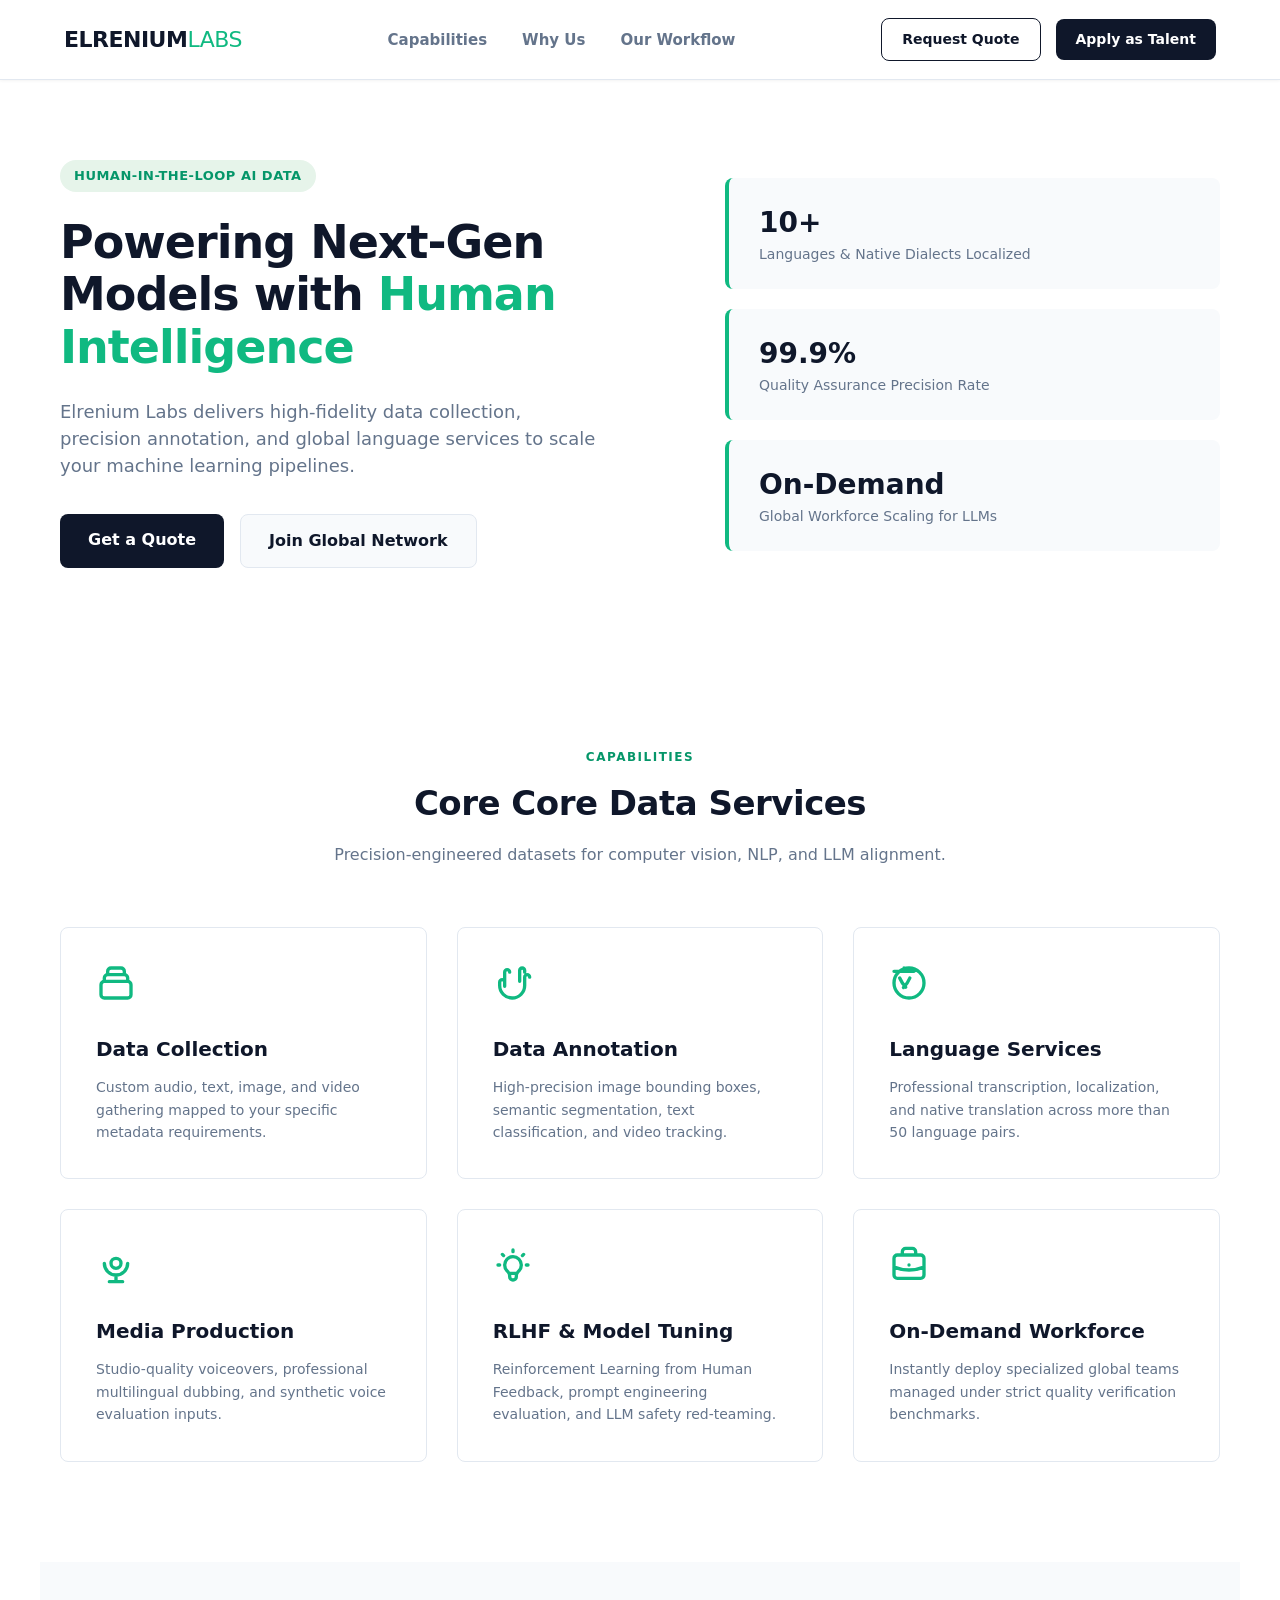
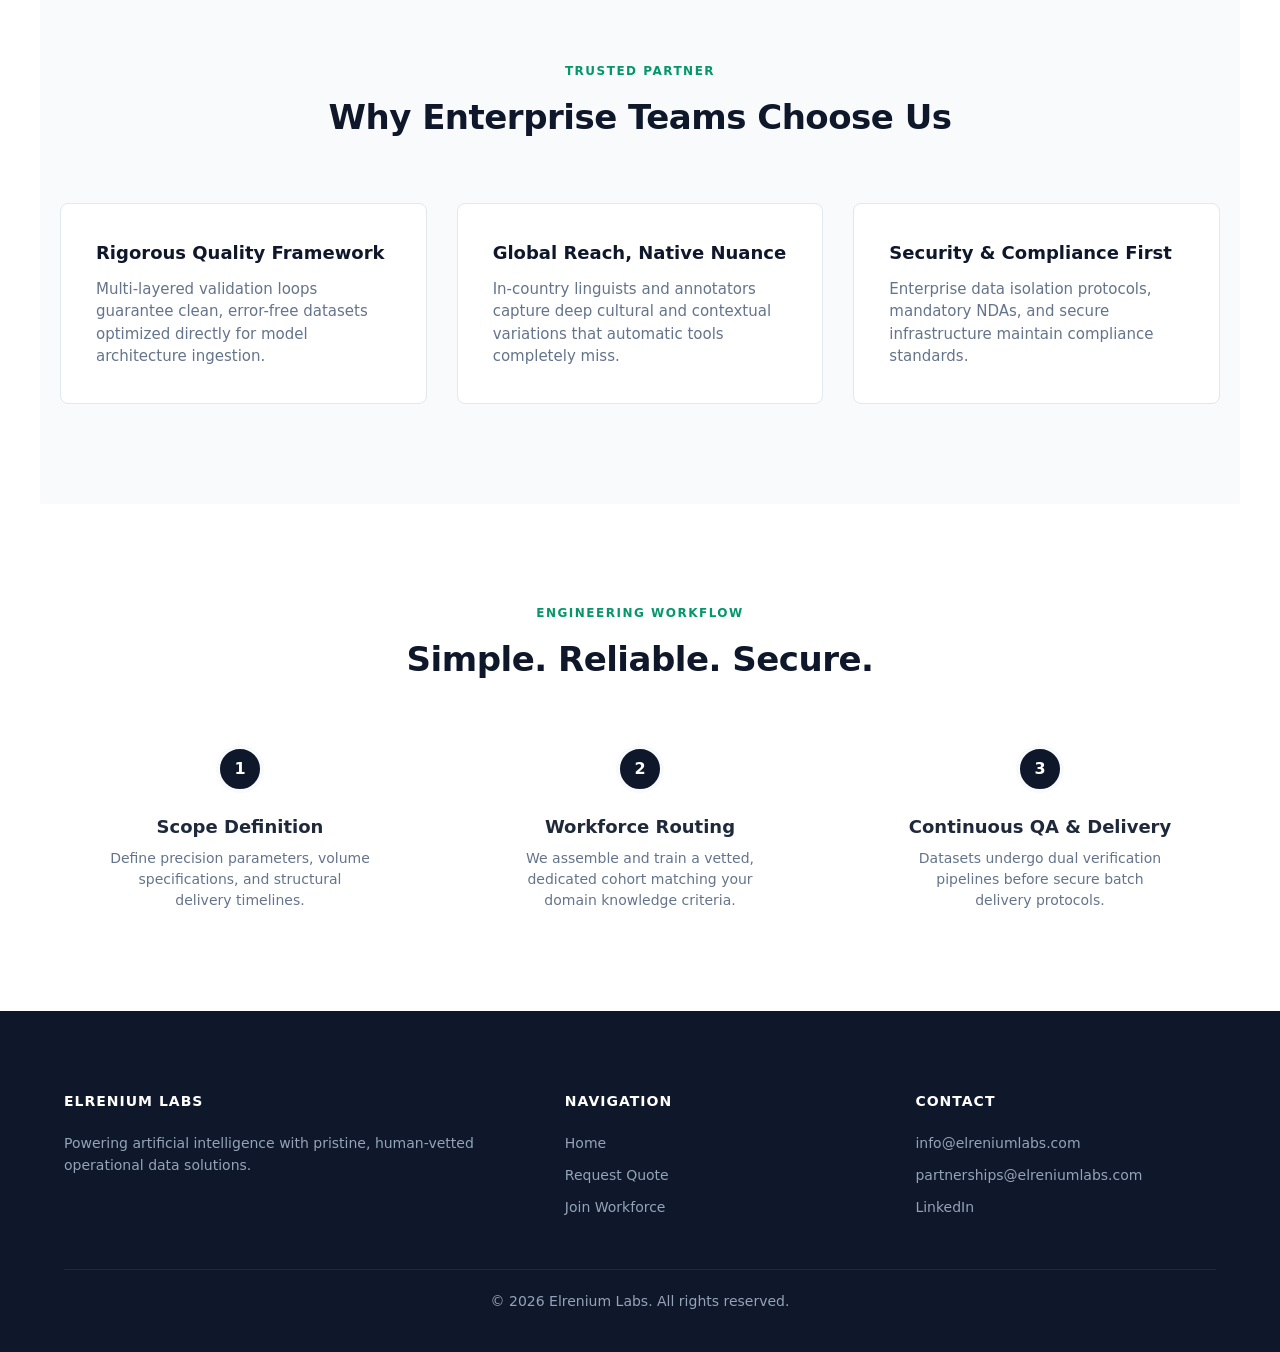
==== index.html @ 560c5f85 "Initial website version" ====
<!DOCTYPE html>
<html lang="en">
<head>
  <meta charset="UTF-8">
  <meta name="viewport" content="width=device-width, initial-scale=1.0">
  <title>Elrenium Labs | Enterprise AI Data & Language Solutions</title>
  <link rel="stylesheet" href="css/style.css">
</head>
<body>

  <!-- NAVBAR -->
  <nav class="navbar">
    <a href="index.html" class="logo">ELRENIUM<span class="logo-accent">LABS</span></a>
    <ul class="nav-links">
      <li><a href="#services">Capabilities</a></li>
      <li><a href="#why">Why Us</a></li>
      <li><a href="#process">Our Workflow</a></li>
    </ul>
    <div class="nav-actions">
      <a href="client-inquiry.html" class="quote-btn outline">Request Quote</a>
      <a href="freelancer.html" class="join-btn">Apply as Talent</a>
    </div>
  </nav>

  <!-- HERO SECTION -->
  <section class="hero" id="hero">
    <div class="hero-left">
      <div class="hero-tag">Human-in-the-Loop AI Data</div>
      <h1>Powering Next-Gen Models with <span class="highlight">Human Intelligence</span></h1>
      <p>Elrenium Labs delivers high-fidelity data collection, precision annotation, and global language services to scale your machine learning pipelines.</p>
      <div class="hero-buttons">
        <a href="client-inquiry.html" class="btn-primary">Get a Quote</a>
        <a href="freelancer.html" class="btn-secondary">Join Global Network</a>
      </div>
    </div>
    <div class="hero-right">
      <div class="stat-box">
        <div class="stat-num">10+</div>
        <p>Languages & Native Dialects Localized</p>
      </div>
      <div class="stat-box">
        <div class="stat-num">99.9%</div>
        <p>Quality Assurance Precision Rate</p>
      </div>
      <div class="stat-box">
        <div class="stat-num">On-Demand</div>
        <p>Global Workforce Scaling for LLMs</p>
      </div>
    </div>
  </section>

  <!-- CAPABILITIES SECTION -->
  <section class="section" id="services">
    <div class="section-header">
      <div class="section-tag">CAPABILITIES</div>
      <h2>Core Core Data Services</h2>
      <p>Precision-engineered datasets for computer vision, NLP, and LLM alignment.</p>
    </div>

    <div class="services-grid">
      <div class="service-card">
        <svg class="card-icon" fill="none" stroke="currentColor" viewBox="0 0 24 24"><path stroke-linecap="round" stroke-linejoin="round" stroke-width="2" d="M19 11H5m14 0a2 2 0 012 2v6a2 2 0 01-2 2H5a2 2 0 01-2-2v-6a2 2 0 012-2m14 0V9a2 2 0 00-2-2M5 11V9a2 2 0 012-2m0 0V5a2 2 0 012-2h6a2 2 0 012 2v2M7 7h10"></path></svg>
        <h3>Data Collection</h3>
        <p>Custom audio, text, image, and video gathering mapped to your specific metadata requirements.</p>
      </div>

      <div class="service-card">
        <svg class="card-icon" fill="none" stroke="currentColor" viewBox="0 0 24 24"><path stroke-linecap="round" stroke-linejoin="round" stroke-width="2" d="M7 11.5V14m0-2.5v-6a1.5 1.5 0 113 0m-3 6a1.5 1.5 0 00-3 0v2a7.5 7.5 0 0015 0v-5a1.5 1.5 0 013 0m-6-3V11m0-5.5v-1a1.5 1.5 0 013 0v1"></path></svg>
        <h3>Data Annotation</h3>
        <p>High-precision image bounding boxes, semantic segmentation, text classification, and video tracking.</p>
      </div>

      <div class="service-card">
        <svg class="card-icon" fill="none" stroke="currentColor" viewBox="0 0 24 24"><path stroke-linecap="round" stroke-linejoin="round" stroke-width="2" d="M3 5h12M9 3v2m1.048 9.5A18.022 18.022 0 016.412 9m6.088 0c-.815 2.107-2.19 4.045-3.826 5.676M21 12a9 9 0 11-18 0 9 9 0 0118 0z"></path></svg>
        <h3>Language Services</h3>
        <p>Professional transcription, localization, and native translation across more than 50 language pairs.</p>
      </div>

      <div class="service-card">
        <svg class="card-icon" fill="none" stroke="currentColor" viewBox="0 0 24 24"><path stroke-linecap="round" stroke-linejoin="round" stroke-width="2" d="M19 11a7 7 0 01-7 7m0 0a7 7 0 01-7-7m7 7v4m0 0H8m4 0h4m-4-8a3 3 0 100-6 3 3 0 000 6z"></path></svg>
        <h3>Media Production</h3>
        <p>Studio-quality voiceovers, professional multilingual dubbing, and synthetic voice evaluation inputs.</p>
      </div>

      <div class="service-card">
        <svg class="card-icon" fill="none" stroke="currentColor" viewBox="0 0 24 24"><path stroke-linecap="round" stroke-linejoin="round" stroke-width="2" d="M9.663 17h4.673M12 3v1m6.364 1.636l-.707.707M21 12h-1M4 12H3m3.343-5.657l-.707-.707m2.828 9.9a5 5 0 117.072 0l-.548.547A3.374 3.374 0 0014 18.469V19a2 2 0 11-4 0v-.531c0-.895-.356-1.754-.988-2.386l-.548-.547z"></path></svg>
        <h3>RLHF & Model Tuning</h3>
        <p>Reinforcement Learning from Human Feedback, prompt engineering evaluation, and LLM safety red-teaming.</p>
      </div>

      <div class="service-card">
        <svg class="card-icon" fill="none" stroke="currentColor" viewBox="0 0 24 24"><path stroke-linecap="round" stroke-linejoin="round" stroke-width="2" d="M21 13.255A23.931 23.931 0 0112 15c-3.183 0-6.22-.62-9-1.745M16 6V4a2 2 0 00-2-2h-4a2 2 0 00-2 2v2m4 6h.01M5 20h14a2 2 0 002-2V8a2 2 0 00-2-2H5a2 2 0 00-2 2v10a2 2 0 002 2z"></path></svg>
        <h3>On-Demand Workforce</h3>
        <p>Instantly deploy specialized global teams managed under strict quality verification benchmarks.</p>
      </div>
    </div>
  </section>

  <!-- WHY CHOOSE US -->
  <section class="section" id="why" style="background-color: var(--bg-light);">
    <div class="section-header">
      <div class="section-tag">TRUSTED PARTNER</div>
      <h2>Why Enterprise Teams Choose Us</h2>
    </div>
    <div class="why-grid">
      <div class="why-card">
        <h4>Rigorous Quality Framework</h4>
        <p>Multi-layered validation loops guarantee clean, error-free datasets optimized directly for model architecture ingestion.</p>
      </div>
      <div class="why-card">
        <h4>Global Reach, Native Nuance</h4>
        <p>In-country linguists and annotators capture deep cultural and contextual variations that automatic tools completely miss.</p>
      </div>
      <div class="why-card">
        <h4>Security & Compliance First</h4>
        <p>Enterprise data isolation protocols, mandatory NDAs, and secure infrastructure maintain compliance standards.</p>
      </div>
    </div>
  </section>

  <!-- PROCESS SECTION -->
  <section class="section" id="process">
    <div class="section-header">
      <div class="section-tag">ENGINEERING WORKFLOW</div>
      <h2>Simple. Reliable. Secure.</h2>
    </div>
    <div class="process-container">
      <div class="process-step">
        <div class="step-number">1</div>
        <h3>Scope Definition</h3>
        <p>Define precision parameters, volume specifications, and structural delivery timelines.</p>
      </div>
      <div class="process-step">
        <div class="step-number">2</div>
        <h3>Workforce Routing</h3>
        <p>We assemble and train a vetted, dedicated cohort matching your domain knowledge criteria.</p>
      </div>
      <div class="process-step">
        <div class="step-number">3</div>
        <h3>Continuous QA & Delivery</h3>
        <p>Datasets undergo dual verification pipelines before secure batch delivery protocols.</p>
      </div>
    </div>
  </section>

  <!-- FOOTER -->
  <footer>
    <div class="footer-grid">
      <div>
        <h4 class="footer-title">ELRENIUM LABS</h4>
        <p>Powering artificial intelligence with pristine, human-vetted operational data solutions.</p>
      </div>
      <div>
        <h4 class="footer-title">Navigation</h4>
        <p><a href="index.html">Home</a></p>
        <p><a href="client-inquiry.html">Request Quote</a></p>
        <p><a href="freelancer.html">Join Workforce</a></p>
      </div>
      <div>
        <h4 class="footer-title">Contact</h4>
        <p><a href="mailto:info@elreniumlabs.com">info@elreniumlabs.com</a></p>
        <p><a href="mailto:partnerships@elreniumlabs.com">partnerships@elreniumlabs.com</a></p>
        <p><a href="https://linkedin.com/company/elrenium-labs" target="_blank">LinkedIn</a></p>
      </div>
    </div>
    <hr class="footer-divider">
    <div class="footer-bottom">
      <p>&copy; 2026 Elrenium Labs. All rights reserved.</p>
    </div>
  </footer>

</body>
</html>
---- css/style.css ----
/* =========================================================================
   1. GLOBAL RESETS & VARIABLES
   ========================================================================= */
:root {
  --primary-color: #1E40AF;    /* Deep Royal Blue */
  --primary-hover: #1D4ED8;   /* Bright Accent Blue */
  --text-dark: #0F172A;       /* Slate Black */
  --text-muted: #475569;      /* Slate Gray */
  --bg-light: #F8FAFC;        /* Cool White/Gray */
  --bg-white: #FFFFFF;
  --border-color: #E2E8F0;
  --max-width: 1200px;
  --transition: all 0.3s ease;
}

* {
  margin: 0;
  padding: 0;
  box-sizing: border-box;
}

html {
  scroll-behavior: smooth; /* Enables smooth jump scrolling to forms/sections */
  font-family: -apple-system, BlinkMacSystemFont, "Segoe UI", Roboto, Helvetica, Arial, sans-serif;
  color: var(--text-dark);
  line-height: 1.6;
}

body {
  background-color: var(--bg-white);
  padding-top: 70px; /* Prevents content from hiding behind fixed navbar */
}

/* =========================================================================
   2. NAVIGATION BAR
   ========================================================================= */
.navbar {
  position: fixed;
  top: 0;
  left: 0;
  right: 0;
  height: 70px;
  background: rgba(255, 255, 255, 0.95);
  backdrop-filter: blur(5px);
  display: flex;
  justify-content: space-between;
  align-items: center;
  padding: 0 40px;
  box-shadow: 0 1px 3px rgba(0, 0, 0, 0.05);
  z-index: 1000;
}

.navbar .logo {
  font-size: 20px;
  font-weight: 800;
  color: var(--primary-color);
  text-decoration: none;
  letter-spacing: 1px;
}

.nav-links {
  display: flex;
  list-style: none;
  gap: 30px;
}

.nav-links a {
  text-decoration: none;
  color: var(--text-muted);
  font-weight: 500;
  font-size: 15px;
  transition: var(--transition);
}

.nav-links a:hover {
  color: var(--primary-color);
}

/* Navbar Buttons */
.quote-btn, .join-btn {
  display: inline-block;
  padding: 8px 18px;
  border-radius: 6px;
  font-size: 14px;
  font-weight: 600;
  text-decoration: none;
  transition: var(--transition);
}

.join-btn {
  background: var(--primary-color);
  color: var(--bg-white);
}

.join-btn:hover {
  background: var(--primary-hover);
}

.quote-btn.outline {
  border: 1px solid var(--primary-color);
  color: var(--primary-color);
  background: transparent;
}

.quote-btn.outline:hover {
  background: #EFF6FF;
}

/* =========================================================================
   3. HERO SECTION
   ========================================================================= */
.hero {
  max-width: var(--max-width);
  margin: 0 auto;
  padding: 80px 20px;
  display: grid;
  grid-template-columns: 1.2fr 0.8fr;
  gap: 40px;
  align-items: center;
}

.hero-tag {
  display: inline-block;
  background: #EFF6FF;
  color: var(--primary-color);
  padding: 4px 12px;
  border-radius: 4px;
  font-size: 12px;
  font-weight: 700;
  letter-spacing: 1px;
  margin-bottom: 16px;
}

.hero h1 {
  font-size: 48px;
  font-weight: 800;
  line-height: 1.2;
  margin-bottom: 20px;
}

.hero h1 .highlight {
  color: var(--primary-color);
}

.hero p {
  font-size: 18px;
  color: var(--text-muted);
  max-width: 540px;
}

.hero-buttons {
  margin-top: 30px;
  display: flex;
  gap: 15px;
}

.btn-primary, .btn-secondary {
  padding: 12px 24px;
  border-radius: 6px;
  font-weight: 600;
  text-decoration: none;
  transition: var(--transition);
}

.btn-primary {
  background: var(--primary-color);
  color: var(--bg-white);
}

.btn-primary:hover {
  background: var(--primary-hover);
}

.btn-secondary {
  background: var(--bg-light);
  color: var(--text-dark);
  border: 1px solid var(--border-color);
}

.btn-secondary:hover {
  background: #E2E8F0;
}

/* Right Column Cards */
.hero-right {
  display: flex;
  flex-direction: column;
  gap: 20px;
}

.hero-card {
  background: var(--bg-white);
  padding: 24px;
  border-radius: 8px;
  border: 1px solid var(--border-color);
  box-shadow: 0 4px 6px -1px rgba(0, 0, 0, 0.02);
}

.hero-card h3 {
  font-size: 18px;
  color: var(--primary-color);
  margin-bottom: 6px;
}

.hero-card p {
  font-size: 14px;
  color: var(--text-muted);
}

/* =========================================================================
   4. GENERAL STRUCTURAL SECTIONS (SERVICES, INDUSTRIES, WHY US)
   ========================================================================= */
.section {
  padding: 100px 20px;
  max-width: var(--max-width);
  margin: 0 auto;
}

.section-header {
  text-align: center;
  margin-bottom: 60px;
}

.section-tag {
  font-size: 12px;
  font-weight: 700;
  letter-spacing: 1.5px;
  color: var(--primary-color);
  margin-bottom: 8px;
}

.section-header h2 {
  font-size: 32px;
  font-weight: 800;
  margin-bottom: 10px;
}

.section-header p {
  color: var(--text-muted);
  font-size: 16px;
}

/* Services and Industries Structural Grid layouts */
.services-grid, .industries-grid, .why-grid {
  display: grid;
  grid-template-columns: repeat(auto-fit, minmax(300px, 1fr));
  gap: 30px;
}

.service-card, .industry-card, .why-card {
  background: var(--bg-white);
  padding: 30px;
  border-radius: 8px;
  border: 1px solid var(--border-color);
  transition: var(--transition);
}

.service-card:hover, .industry-card:hover, .why-card:hover {
  transform: translateY(-4px);
  box-shadow: 0 10px 15px -3px rgba(0, 0, 0, 0.05);
}

.section .icon {
  width: 44px;
  height: 44px;
  background: #EFF6FF;
  color: var(--primary-color);
  border-radius: 8px;
  display: flex;
  align-items: center;
  justify-content: center;
  font-weight: 700;
  margin-bottom: 20px;
}

.service-card h3, .industry-card h3, .why-card h3 {
  font-size: 20px;
  margin-bottom: 12px;
}

.service-card ul {
  list-style: none;
  color: var(--text-muted);
}

.service-card ul li {
  margin-bottom: 8px;
  position: relative;
  padding-left: 15px;
}

.service-card ul li::before {
  content: "•";
  color: var(--primary-color);
  position: absolute;
  left: 0;
  font-weight: bold;
}

.industry-card p, .why-card p {
  color: var(--text-muted);
  font-size: 15px;
}

/* =================================================/* =========================================================================
   1. PREMIUM DESIGN TOKENS & SYSTEM RESET
   ========================================================================= */
:root {
  --bg-dark: #0F172A;         /* Slate Black */
  --accent-mint: #10B981;     /* Tech Mint */
  --accent-hover: #059669;
  --text-primary: #1E293B;    /* Deep Charcoal */
  --text-muted: #64748B;       /* Pure Slate */
  --bg-light: #F8FAFC;        /* Clean Off-white */
  --bg-white: #FFFFFF;
  --border-light: #E2E8F0;
  --radius: 8px;
  --transition: all 0.25s cubic-bezier(0.4, 0, 0.2, 1);
}

* {
  margin: 0;
  padding: 0;
  box-sizing: border-box;
}

html {
  font-family: ui-sans-serif, system-ui, -apple-system, BlinkMacSystemFont, "Segoe UI", Roboto, Arial, sans-serif;
  color: var(--text-primary);
  line-height: 1.5;
  background-color: var(--bg-white);
}

body {
  padding-top: 80px;
}

/* =========================================================================
   2. FIX NAVBAR ARCHITECTURE
   ========================================================================= */
.navbar {
  position: fixed;
  top: 0; left: 0; right: 0;
  height: 80px;
  background: rgba(255, 255, 255, 0.9);
  backdrop-filter: blur(12px);
  -webkit-backdrop-filter: blur(12px);
  border-bottom: 1px solid var(--border-light);
  display: flex;
  justify-content: space-between;
  align-items: center;
  padding: 0 5%;
  z-index: 1000;
}

.navbar .logo {
  font-size: 22px;
  font-weight: 900;
  color: var(--bg-dark);
  text-decoration: none;
  letter-spacing: -0.5px;
}

.logo-accent {
  color: var(--accent-mint);
  font-weight: 500;
}

.nav-links {
  display: flex;
  list-style: none;
  gap: 35px;
}

.nav-links a {
  text-decoration: none;
  color: var(--text-muted);
  font-weight: 600;
  font-size: 15px;
  transition: var(--transition);
}

.nav-links a:hover {
  color: var(--bg-dark);
}

.nav-actions {
  display: flex;
  gap: 15px;
  align-items: center;
}

/* Button Component States */
.quote-btn, .join-btn, .btn-primary, .btn-secondary {
  padding: 10px 20px;
  border-radius: var(--radius);
  font-size: 14px;
  font-weight: 600;
  text-decoration: none;
  cursor: pointer;
  transition: var(--transition);
  border: none;
}

.join-btn, .btn-primary {
  background: var(--bg-dark);
  color: var(--bg-white);
}

.join-btn:hover, .btn-primary:hover {
  background: #1E293B;
  transform: translateY(-1px);
}

.quote-btn.outline {
  border: 1px solid var(--bg-dark);
  color: var(--bg-dark);
  background: transparent;
}

.quote-btn.outline:hover {
  background: var(--bg-light);
}

/* =========================================================================
   3. HERO SEGMENT (HIGH TECH CONTEXT)
   ========================================================================= */
.hero {
  max-width: 1200px;
  margin: 0 auto;
  padding: 80px 20px;
  display: grid;
  grid-template-columns: 1.1fr 0.9fr;
  gap: 60px;
  align-items: center;
}

.hero-tag {
  display: inline-block;
  background: #E6F4EA;
  color: var(--accent-hover);
  padding: 6px 14px;
  border-radius: 30px;
  font-size: 13px;
  font-weight: 700;
  margin-bottom: 24px;
  text-transform: uppercase;
  letter-spacing: 0.5px;
}

.hero h1 {
  font-size: 46px;
  font-weight: 800;
  letter-spacing: -1px;
  line-height: 1.15;
  color: var(--bg-dark);
  margin-bottom: 24px;
}

.hero h1 .highlight {
  color: var(--accent-mint);
}

.hero p {
  font-size: 18px;
  color: var(--text-muted);
  margin-bottom: 35px;
}

.hero-buttons {
  display: flex;
  gap: 16px;
}

.hero-buttons .btn-primary {
  padding: 14px 28px;
  font-size: 16px;
}

.btn-secondary {
  background: var(--bg-light);
  color: var(--bg-dark);
  border: 1px solid var(--border-light);
  padding: 14px 28px;
  font-size: 16px;
}

.btn-secondary:hover {
  background: #E2E8F0;
}

/* Sidebar Stats Container */
.hero-right {
  display: flex;
  flex-direction: column;
  gap: 20px;
}

.stat-box {
  background: var(--bg-light);
  padding: 24px 30px;
  border-radius: var(--radius);
  border-left: 4px solid var(--accent-mint);
}

.stat-num {
  font-size: 28px;
  font-weight: 800;
  color: var(--bg-dark);
}

.stat-box p {
  font-size: 14px;
  color: var(--text-muted);
  margin: 0;
}

/* =========================================================================
   4. SECTIONS & CARDS ENGINE
   ========================================================================= */
.section {
  max-width: 1200px;
  margin: 0 auto;
  padding: 100px 20px;
}

.section-header {
  text-align: center;
  max-width: 650px;
  margin: 0 auto 60px auto;
}

.section-tag {
  font-size: 12px;
  font-weight: 800;
  letter-spacing: 1.5px;
  color: var(--accent-hover);
  text-transform: uppercase;
  margin-bottom: 12px;
}

.section-header h2 {
  font-size: 34px;
  font-weight: 800;
  color: var(--bg-dark);
  letter-spacing: -0.5px;
  margin-bottom: 14px;
}

.section-header p {
  color: var(--text-muted);
  font-size: 16px;
}

/* Shared Cards Grid Structure */
.services-grid, .why-grid {
  display: grid;
  grid-template-columns: repeat(auto-fit, minmax(320px, 1fr));
  gap: 30px;
}

.service-card, .why-card {
  background: var(--bg-white);
  padding: 35px;
  border-radius: var(--radius);
  border: 1px solid var(--border-light);
  transition: var(--transition);
}

.service-card:hover {
  transform: translateY(-4px);
  box-shadow: 0 12px 24px -10px rgba(0,0,0,0.08);
  border-color: #CBD5E1;
}

/* Injected Custom SVG Vectors */
.card-icon {
  width: 40px;
  height: 40px;
  color: var(--accent-mint);
  margin-bottom: 24px;
}

.service-card h3 {
  font-size: 20px;
  font-weight: 700;
  color: var(--bg-dark);
  margin-bottom: 12px;
}

.service-card p {
  color: var(--text-muted);
  font-size: 14px;
  line-height: 1.6;
}

.why-card h4 {
  font-size: 18px;
  color: var(--bg-dark);
  margin-bottom: 12px;
}

/* Workflow Step System */
.process-container {
  display: grid;
  grid-template-columns: repeat(auto-fit, minmax(280px, 1fr));
  gap: 40px;
}

.process-step {
  text-align: center;
}

.step-number {
  width: 48px;
  height: 48px;
  background: var(--bg-dark);
  color: var(--bg-white);
  font-weight: 700;
  border-radius: 50%;
  display: flex;
  align-items: center;
  justify-content: center;
  margin: 0 auto 20px auto;
  border: 4px solid var(--bg-light);
}

.process-step h3 {
  font-size: 18px;
  margin-bottom: 8px;
}

.process-step p {
  font-size: 14px;
  color: var(--text-muted);
  max-width: 260px;
  margin: 0 auto;
}

/* =========================================================================
   5. NATIVE SECURE FORM STYLING
   ========================================================================= */
.form-container {
  background: var(--bg-light);
  padding: 80px 20px;
}

.form-wrapper {
  max-width: 680px;
  margin: 0 auto;
  background: var(--bg-white);
  padding: 45px;
  border-radius: 12px;
  border: 1px solid var(--border-light);
  box-shadow: 0 4px 6px -1px rgba(0, 0, 0, 0.05);
}

.form-header h1 {
  font-size: 28px;
  font-weight: 800;
  color: var(--bg-dark);
  margin-bottom: 12px;
  letter-spacing: -0.5px;
}

.form-header p {
  color: var(--text-muted);
  font-size: 15px;
  margin-bottom: 40px;
}

.form-section {
  margin-bottom: 35px;
  border-bottom: 1px solid var(--border-light);
  padding-bottom: 15px;
}

.form-section h3 {
  font-size: 14px;
  color: var(--accent-hover);
  text-transform: uppercase;
  letter-spacing: 1px;
  margin-bottom: 24px;
}

.form-group {
  margin-bottom: 24px;
}

.form-group label {
  display: block;
  font-size: 14px;
  font-weight: 600;
  color: var(--text-primary);
  margin-bottom: 8px;
}

.form-group input[type="text"],
.form-group input[type="email"],
.form-group input[type="tel"],
.form-group input[type="url"],
.form-group input[type="number"],
.form-group select,
.form-group textarea {
  width: 100%;
  padding: 12px 16px;
  border: 1px solid var(--border-light);
  border-radius: var(--radius);
  font-size: 15px;
  outline: none;
  background-color: #FFF;
  transition: var(--transition);
}

.form-group input:focus,
.form-group select:focus,
.form-group textarea:focus {
  border-color: var(--bg-dark);
  box-shadow: 0 0 0 3px #F1F5F9;
}

.form-group textarea {
  min-height: 130px;
  resize: vertical;
}

/* Strict Layout Fix for Boxes & Radios */
.checkbox-group {
  display: grid;
  grid-template-columns: repeat(auto-fit, minmax(220px, 1fr));
  gap: 14px;
  margin-top: 10px;
}

.checkbox-item, .radio-item {
  display: flex;
  align-items: center;
  gap: 10px;
}

.radio-group {
  display: flex;
  flex-direction: column;
  gap: 12px;
  margin-top: 12px;
}

.checkbox-item input, .radio-item input {
  width: 18px;
  height: 18px;
  accent-color: var(--bg-dark); /* Forces dark brand checkbox color */
  cursor: pointer;
}

.checkbox-item label, .radio-item label {
  margin: 0;
  font-weight: 500;
  font-size: 14px;
  color: var(--text-primary);
  cursor: pointer;
}

.submit-btn {
  width: 100%;
  padding: 16px;
  background: var(--bg-dark);
  color: var(--bg-white);
  border-radius: var(--radius);
  font-size: 16px;
  font-weight: 700;
  border: none;
  cursor: pointer;
  transition: var(--transition);
}

.submit-btn:hover {
  background: #1E293B;
}

/* =========================================================================
   6. FOOTER ENGINEERING
   ========================================================================= */
footer {
  background: var(--bg-dark);
  color: #94A3B8;
  padding: 80px 5% 40px 5%;
}

.footer-grid {
  max-width: 1200px;
  margin: 0 auto;
  display: grid;
  grid-template-columns: 1.5fr 1fr 1fr;
  gap: 50px;
}

.footer-title {
  color: var(--bg-white);
  font-size: 14px;
  text-transform: uppercase;
  letter-spacing: 1px;
  margin-bottom: 20px;
}

footer p {
  font-size: 14px;
  line-height: 1.6;
}

footer a {
  color: #94A3B8;
  text-decoration: none;
  display: block;
  margin-bottom: 10px;
  transition: var(--transition);
}

footer a:hover {
  color: var(--bg-white);
}

.footer-divider {
  border: none;
  border-top: 1px solid #1E293B;
  margin: 40px 0 20px 0;
}

.footer-bottom {
  max-width: 1200px;
  margin: 0 auto;
  text-align: center;
}

/* =========================================================================
   7. FLUID RESPONSIVENESS (MOBILE BREAKPOINTS)
   ========================================================================= */
@media (max-width: 968px) {
  .hero {
    grid-template-columns: 1fr;
    padding: 40px 20px;
    text-align: center;
  }
  .hero p { margin: 0 auto 30px auto; }
  .hero-buttons { justify-content: center; }
  .footer-grid { grid-template-columns: 1fr; gap: 30px; }
}

@media (max-width: 768px) {
  .navbar { height: 70px; }
  body { padding-top: 70px; }
  .nav-links { display: none; } /* Drop redundant link tracking on mobile view */
  .hero h1 { font-size: 34px; }
  .form-wrapper { padding: 30px 20px; }
}
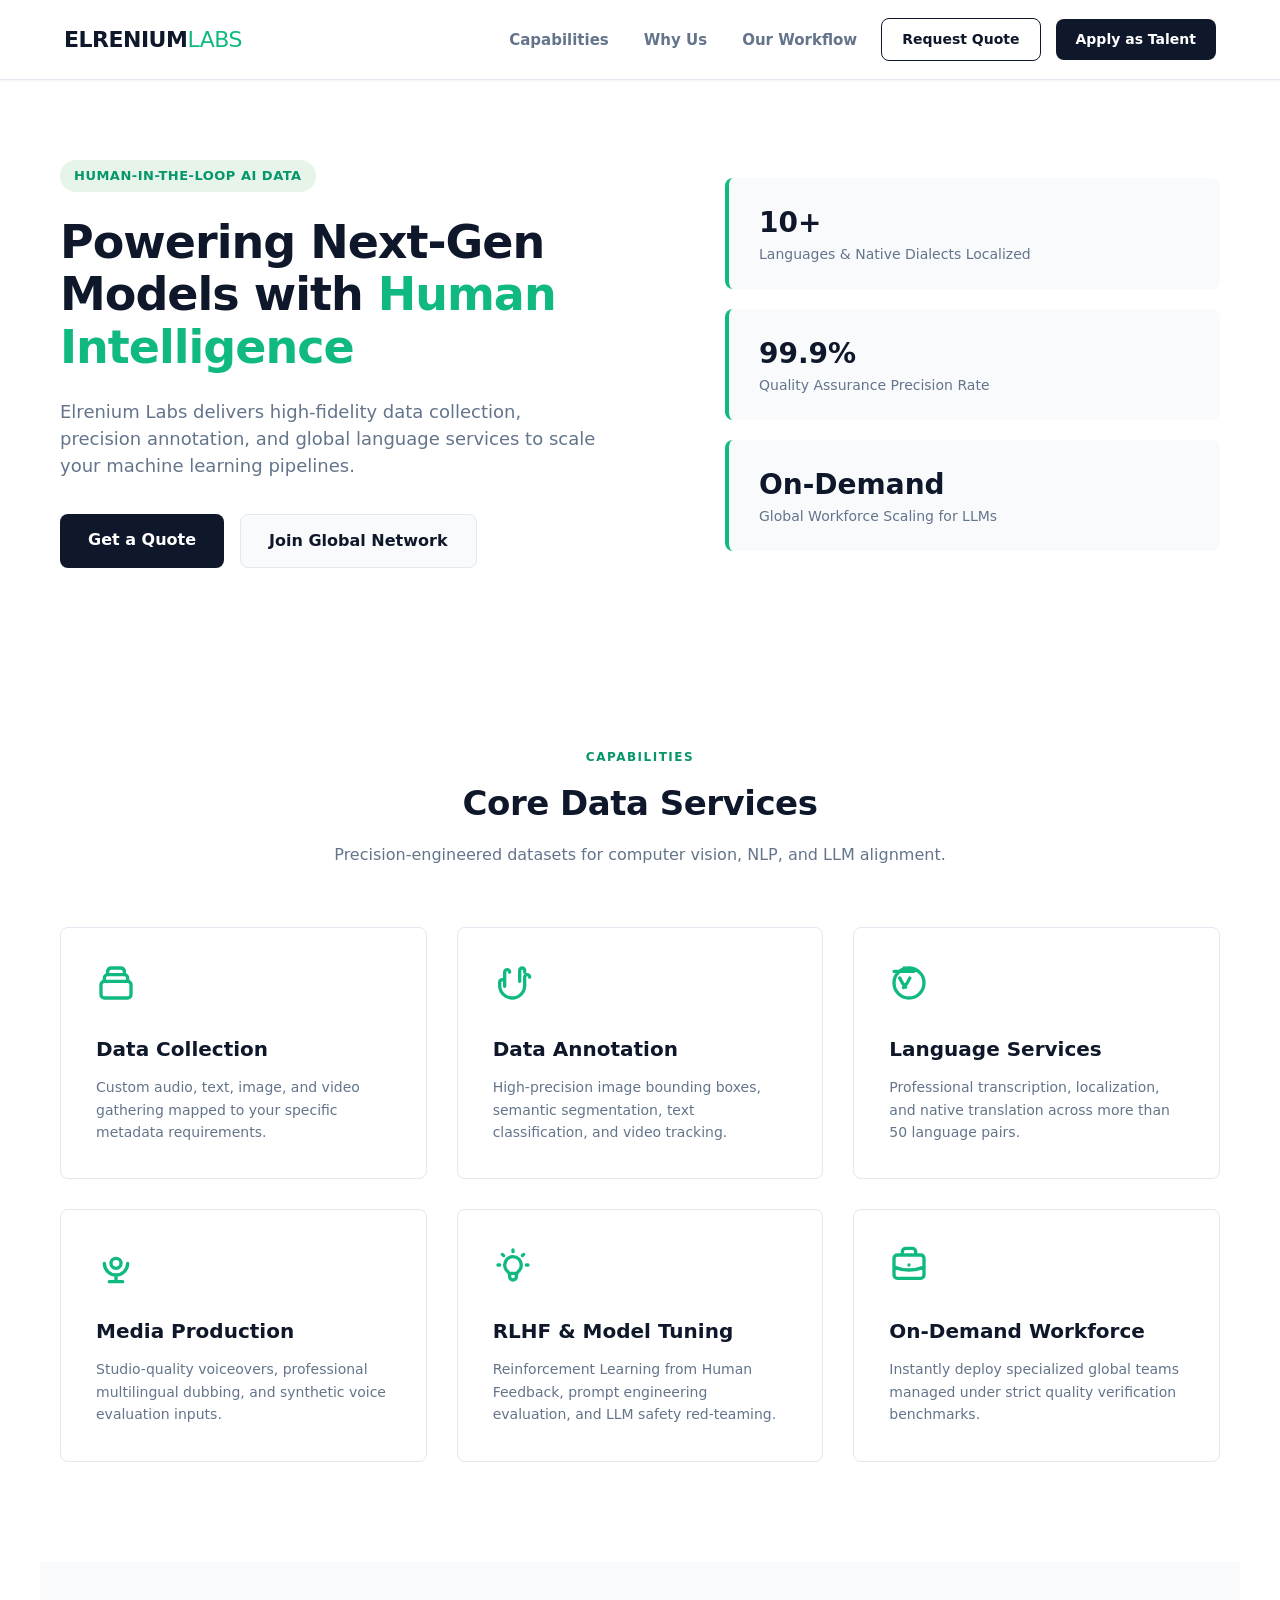
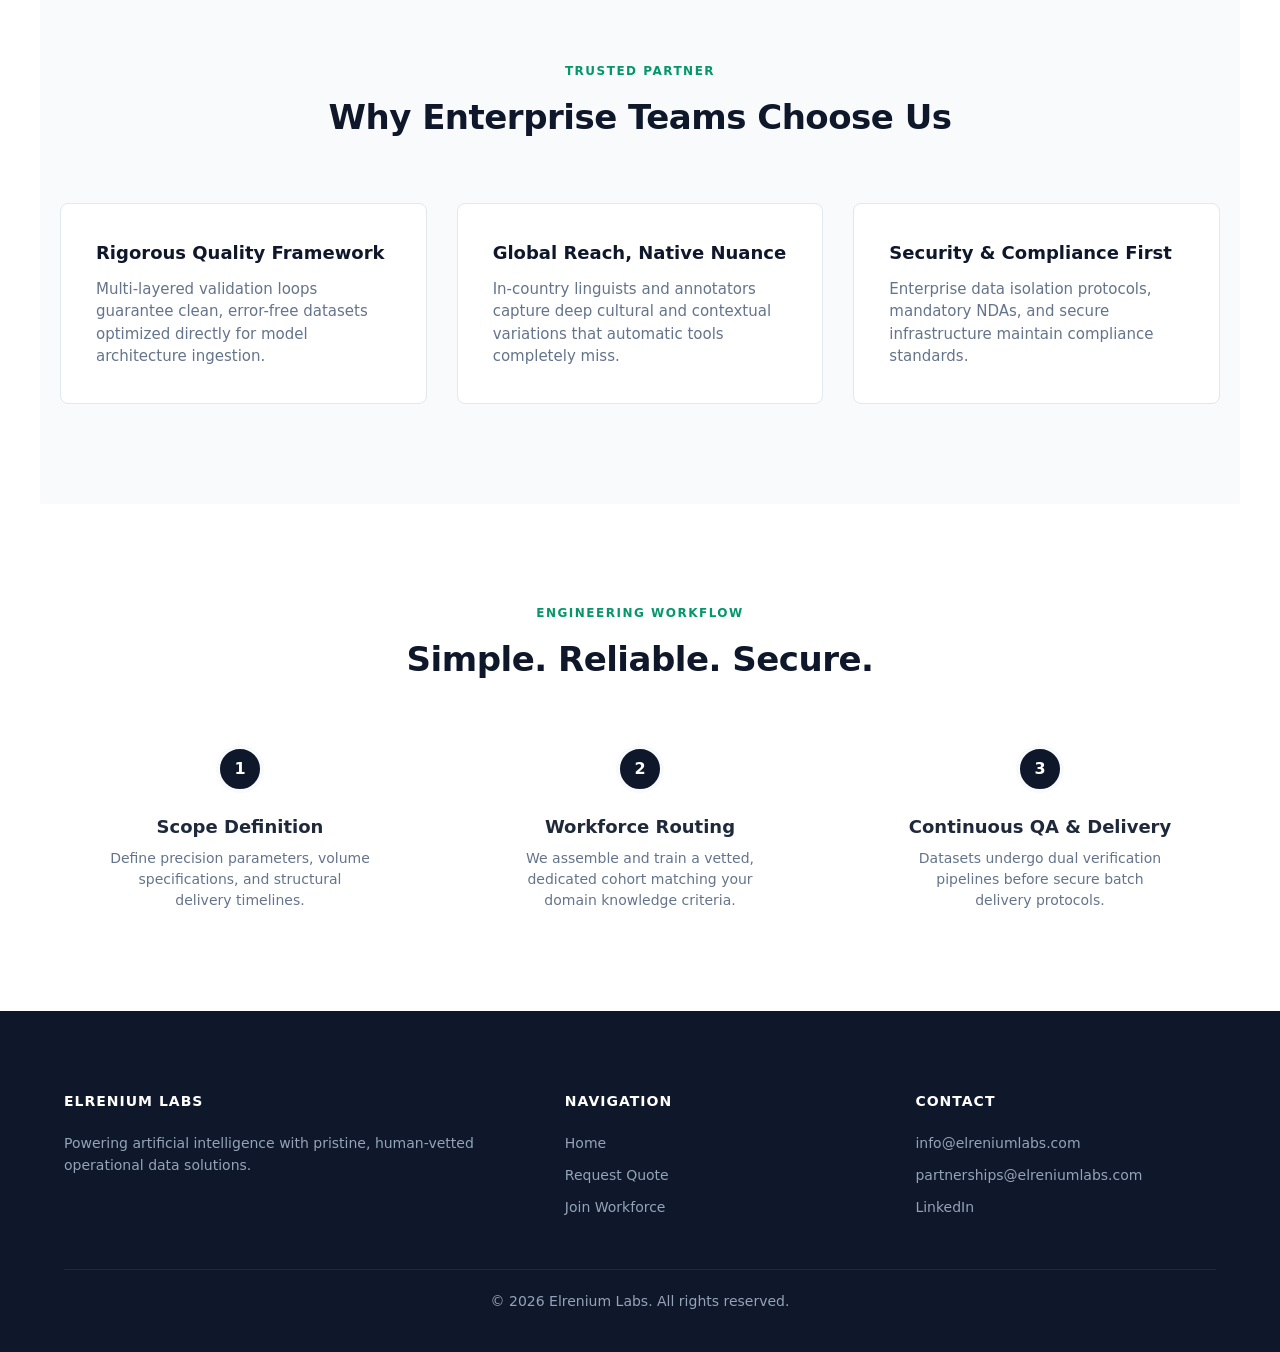
==== commit 1b83dc57: "added mobile hamburger menu" ====
--- a/index.html
+++ b/index.html
@@ -6,21 +6,30 @@
   <title>Elrenium Labs | Enterprise AI Data & Language Solutions</title>
   <link rel="stylesheet" href="css/style.css">
 </head>
+
 <body>
 
   <!-- NAVBAR -->
-  <nav class="navbar">
-    <a href="index.html" class="logo">ELRENIUM<span class="logo-accent">LABS</span></a>
+ <nav class="navbar">
+  <a href="index.html" class="logo">ELRENIUM<span class="logo-accent">LABS</span></a>
+
+  <button class="menu-toggle" onclick="toggleMenu()">☰</button>
+
+  <div class="mobile-menu" id="mobileMenu">
+
     <ul class="nav-links">
       <li><a href="#services">Capabilities</a></li>
       <li><a href="#why">Why Us</a></li>
       <li><a href="#process">Our Workflow</a></li>
     </ul>
+
     <div class="nav-actions">
       <a href="client-inquiry.html" class="quote-btn outline">Request Quote</a>
       <a href="freelancer.html" class="join-btn">Apply as Talent</a>
     </div>
-  </nav>
+
+  </div>
+</nav>
 
   <!-- HERO SECTION -->
   <section class="hero" id="hero">
@@ -53,7 +62,7 @@
   <section class="section" id="services">
     <div class="section-header">
       <div class="section-tag">CAPABILITIES</div>
-      <h2>Core Core Data Services</h2>
+      <h2>Core Data Services</h2>
       <p>Precision-engineered datasets for computer vision, NLP, and LLM alignment.</p>
     </div>
 
@@ -169,5 +178,16 @@
     </div>
   </footer>
 
+  <script>
+function toggleMenu() {
+    const menu = document.getElementById("mobileMenu");
+
+    if (menu.style.display === "flex") {
+        menu.style.display = "none";
+    } else {
+        menu.style.display = "flex";
+    }
+}
+</script>
 </body>
 </html>
--- a/css/style.css
+++ b/css/style.css
@@ -845,10 +845,104 @@
   .footer-grid { grid-template-columns: 1fr; gap: 30px; }
 }
 
-@media (max-width: 768px) {
-  .navbar { height: 70px; }
-  body { padding-top: 70px; }
-  .nav-links { display: none; } /* Drop redundant link tracking on mobile view */
-  .hero h1 { font-size: 34px; }
-  .form-wrapper { padding: 30px 20px; }
-}+.menu-toggle{
+    display:none;
+    background:none;
+    border:none;
+    font-size:30px;
+    cursor:pointer;
+    color:var(--bg-dark);
+}
+
+.mobile-menu{
+    display:flex;
+    align-items:center;
+    gap:24px;
+}
+@media (max-width:768px){
+
+    .navbar{
+        height:auto;
+        padding:15px;
+        flex-wrap:wrap;
+    }
+
+    body{
+        padding-top:90px;
+    }
+
+    .menu-toggle{
+        display:block;
+    }
+
+    .mobile-menu{
+        display:none;
+        width:100%;
+        flex-direction:column;
+        margin-top:15px;
+        gap:15px;
+    }
+
+    .mobile-menu .nav-links{
+        display:flex;
+        flex-direction:column;
+        width:100%;
+        text-align:center;
+        gap:15px;
+    }
+
+    .mobile-menu .nav-actions{
+        display:flex;
+        flex-direction:column;
+        width:100%;
+        gap:10px;
+    }
+
+    .mobile-menu .quote-btn,
+    .mobile-menu .join-btn{
+        width:100%;
+        text-align:center;
+    }
+
+    .hero{
+        grid-template-columns:1fr;
+        text-align:center;
+        padding:40px 15px;
+    }
+
+    .hero h1{
+        font-size:28px;
+        line-height:1.2;
+    }
+
+    .hero p{
+        font-size:16px;
+    }
+
+    .hero-buttons{
+        flex-direction:column;
+        gap:12px;
+    }
+
+    .btn-primary,
+    .btn-secondary{
+        width:100%;
+        text-align:center;
+    }
+
+    .services-grid,
+    .why-grid,
+    .process-container{
+        grid-template-columns:1fr;
+    }
+
+    .form-wrapper{
+        padding:25px 15px;
+    }
+
+    .footer-grid{
+        grid-template-columns:1fr;
+        text-align:center;
+    }
+}
+
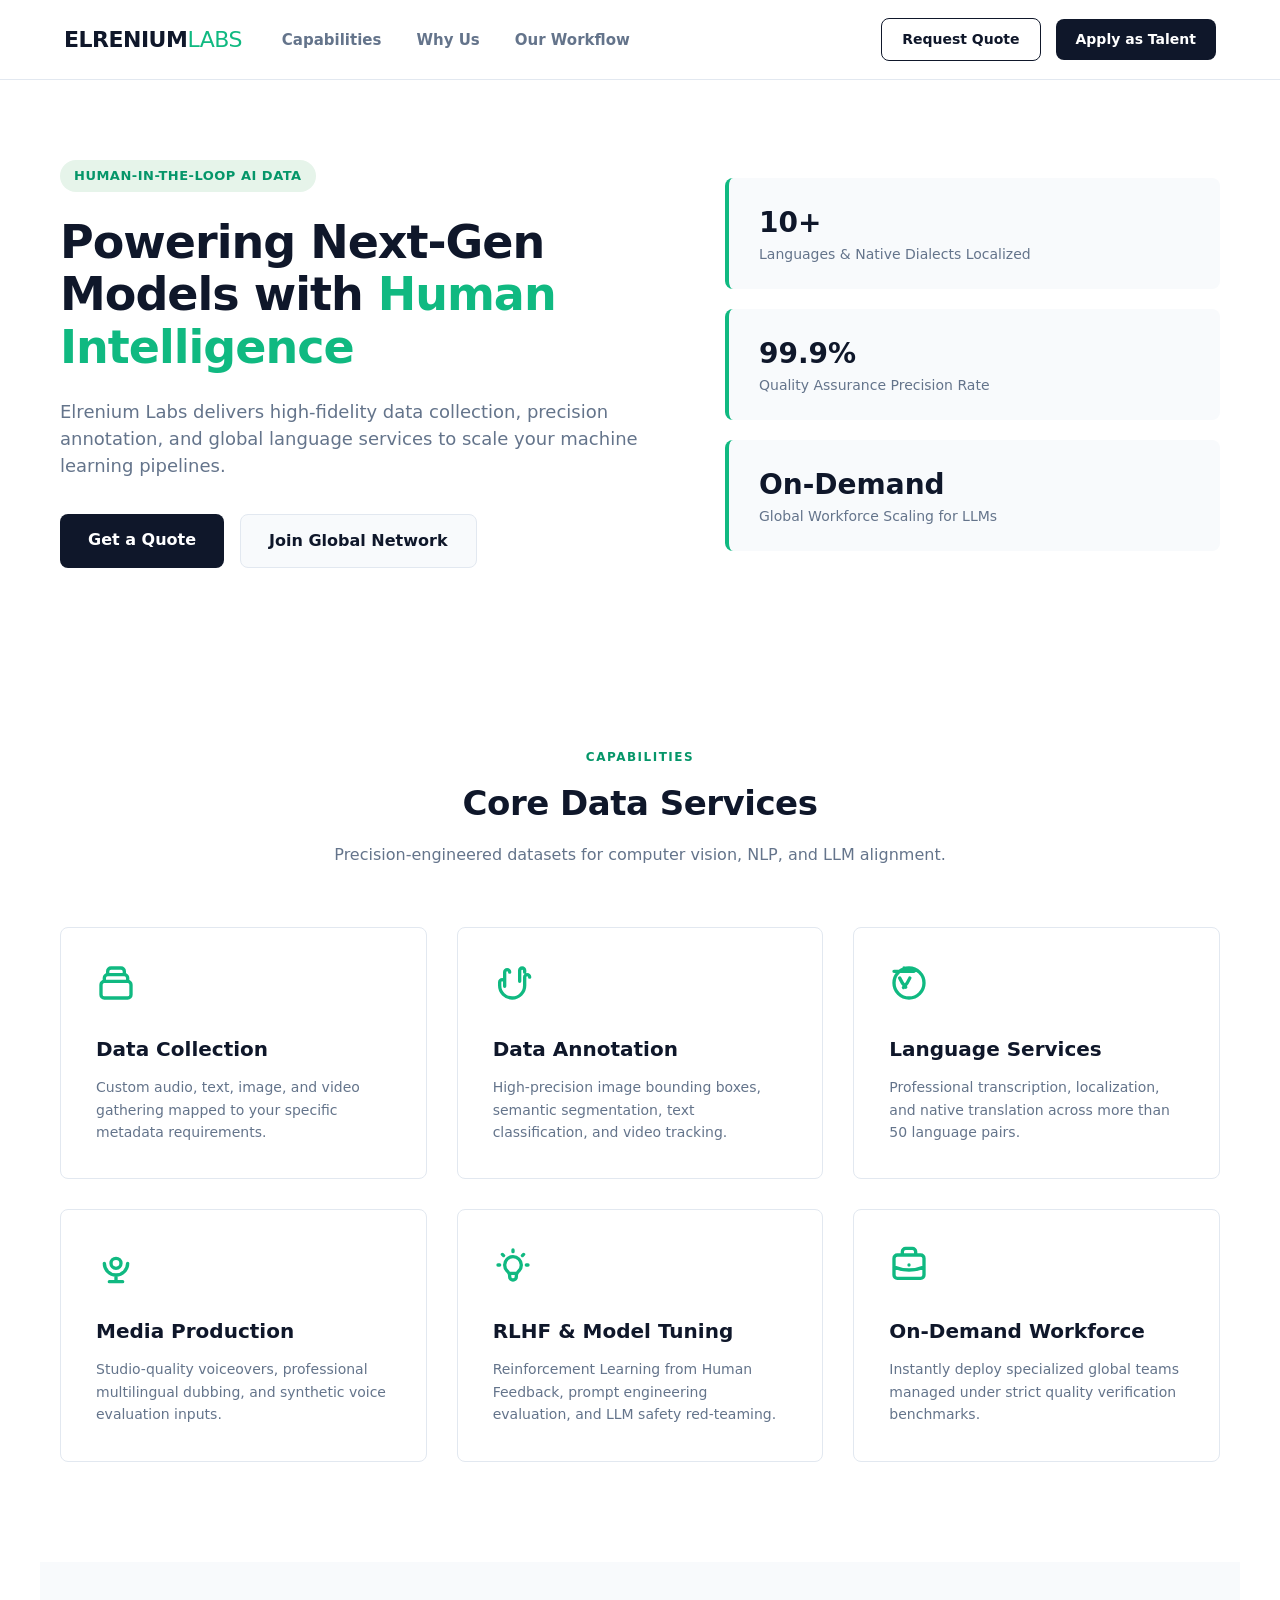
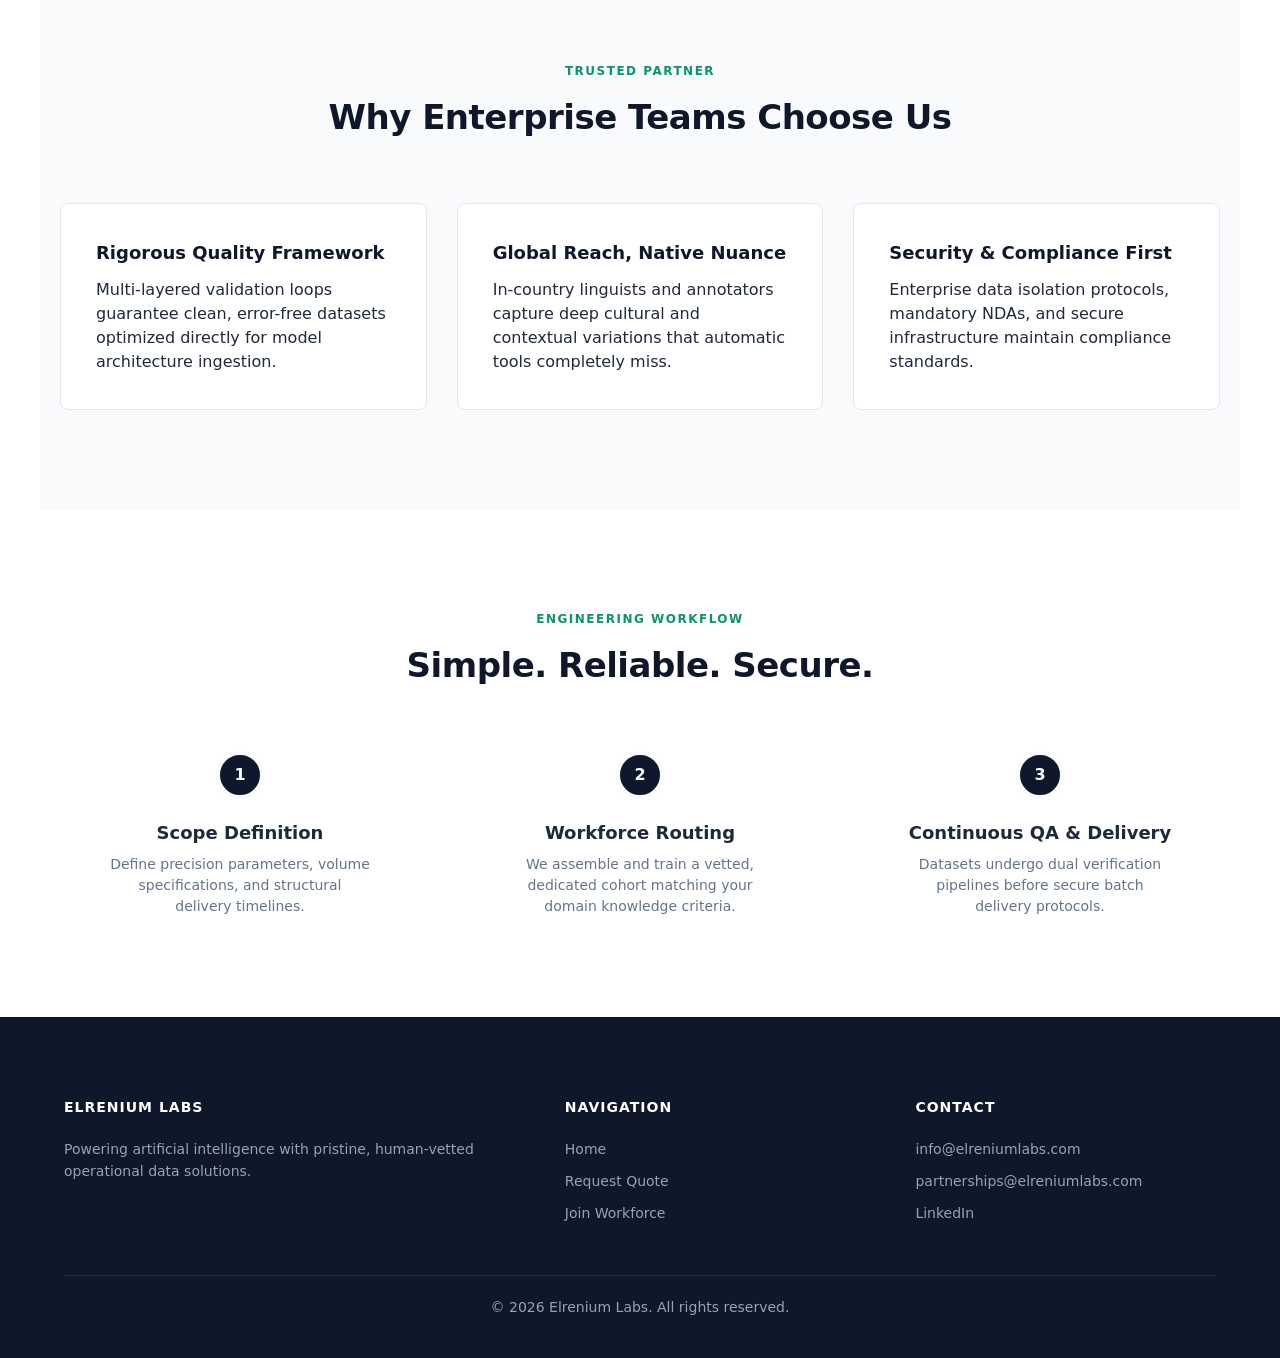
==== commit 54a6f1bb: "error free mobile virsion" ====
--- a/index.html
+++ b/index.html
@@ -6,30 +6,28 @@
   <title>Elrenium Labs | Enterprise AI Data & Language Solutions</title>
   <link rel="stylesheet" href="css/style.css">
 </head>
-
 <body>
 
   <!-- NAVBAR -->
- <nav class="navbar">
-  <a href="index.html" class="logo">ELRENIUM<span class="logo-accent">LABS</span></a>
+  <nav class="navbar">
+    <a href="index.html" class="logo">ELRENIUM<span class="logo-accent">LABS</span></a>
 
-  <button class="menu-toggle" onclick="toggleMenu()">☰</button>
+    <!-- Moved outside the mobile tray so it actually clicks -->
+    <button class="menu-toggle" onclick="toggleMenu()">☰</button>
 
-  <div class="mobile-menu" id="mobileMenu">
+    <div class="mobile-menu" id="mobileMenu">
+      <ul class="nav-links">
+        <li><a href="#services">Capabilities</a></li>
+        <li><a href="#why">Why Us</a></li>
+        <li><a href="#process">Our Workflow</a></li>
+      </ul>
 
-    <ul class="nav-links">
-      <li><a href="#services">Capabilities</a></li>
-      <li><a href="#why">Why Us</a></li>
-      <li><a href="#process">Our Workflow</a></li>
-    </ul>
-
-    <div class="nav-actions">
-      <a href="client-inquiry.html" class="quote-btn outline">Request Quote</a>
-      <a href="freelancer.html" class="join-btn">Apply as Talent</a>
+      <div class="nav-actions">
+        <a href="client-inquiry.html" class="quote-btn outline">Request Quote</a>
+        <a href="freelancer.html" class="join-btn">Apply as Talent</a>
+      </div>
     </div>
-
-  </div>
-</nav>
+  </nav>
 
   <!-- HERO SECTION -->
   <section class="hero" id="hero">
@@ -179,15 +177,14 @@
   </footer>
 
   <script>
-function toggleMenu() {
-    const menu = document.getElementById("mobileMenu");
-
-    if (menu.style.display === "flex") {
-        menu.style.display = "none";
-    } else {
-        menu.style.display = "flex";
+    function toggleMenu() {
+        const menu = document.getElementById("mobileMenu");
+        if (menu.style.display === "flex") {
+            menu.style.display = "none";
+        } else {
+            menu.style.display = "flex";
+        }
     }
-}
-</script>
+  </script>
 </body>
 </html>
--- a/css/style.css
+++ b/css/style.css
@@ -1,308 +1,4 @@
 /* =========================================================================
-   1. GLOBAL RESETS & VARIABLES
-   ========================================================================= */
-:root {
-  --primary-color: #1E40AF;    /* Deep Royal Blue */
-  --primary-hover: #1D4ED8;   /* Bright Accent Blue */
-  --text-dark: #0F172A;       /* Slate Black */
-  --text-muted: #475569;      /* Slate Gray */
-  --bg-light: #F8FAFC;        /* Cool White/Gray */
-  --bg-white: #FFFFFF;
-  --border-color: #E2E8F0;
-  --max-width: 1200px;
-  --transition: all 0.3s ease;
-}
-
-* {
-  margin: 0;
-  padding: 0;
-  box-sizing: border-box;
-}
-
-html {
-  scroll-behavior: smooth; /* Enables smooth jump scrolling to forms/sections */
-  font-family: -apple-system, BlinkMacSystemFont, "Segoe UI", Roboto, Helvetica, Arial, sans-serif;
-  color: var(--text-dark);
-  line-height: 1.6;
-}
-
-body {
-  background-color: var(--bg-white);
-  padding-top: 70px; /* Prevents content from hiding behind fixed navbar */
-}
-
-/* =========================================================================
-   2. NAVIGATION BAR
-   ========================================================================= */
-.navbar {
-  position: fixed;
-  top: 0;
-  left: 0;
-  right: 0;
-  height: 70px;
-  background: rgba(255, 255, 255, 0.95);
-  backdrop-filter: blur(5px);
-  display: flex;
-  justify-content: space-between;
-  align-items: center;
-  padding: 0 40px;
-  box-shadow: 0 1px 3px rgba(0, 0, 0, 0.05);
-  z-index: 1000;
-}
-
-.navbar .logo {
-  font-size: 20px;
-  font-weight: 800;
-  color: var(--primary-color);
-  text-decoration: none;
-  letter-spacing: 1px;
-}
-
-.nav-links {
-  display: flex;
-  list-style: none;
-  gap: 30px;
-}
-
-.nav-links a {
-  text-decoration: none;
-  color: var(--text-muted);
-  font-weight: 500;
-  font-size: 15px;
-  transition: var(--transition);
-}
-
-.nav-links a:hover {
-  color: var(--primary-color);
-}
-
-/* Navbar Buttons */
-.quote-btn, .join-btn {
-  display: inline-block;
-  padding: 8px 18px;
-  border-radius: 6px;
-  font-size: 14px;
-  font-weight: 600;
-  text-decoration: none;
-  transition: var(--transition);
-}
-
-.join-btn {
-  background: var(--primary-color);
-  color: var(--bg-white);
-}
-
-.join-btn:hover {
-  background: var(--primary-hover);
-}
-
-.quote-btn.outline {
-  border: 1px solid var(--primary-color);
-  color: var(--primary-color);
-  background: transparent;
-}
-
-.quote-btn.outline:hover {
-  background: #EFF6FF;
-}
-
-/* =========================================================================
-   3. HERO SECTION
-   ========================================================================= */
-.hero {
-  max-width: var(--max-width);
-  margin: 0 auto;
-  padding: 80px 20px;
-  display: grid;
-  grid-template-columns: 1.2fr 0.8fr;
-  gap: 40px;
-  align-items: center;
-}
-
-.hero-tag {
-  display: inline-block;
-  background: #EFF6FF;
-  color: var(--primary-color);
-  padding: 4px 12px;
-  border-radius: 4px;
-  font-size: 12px;
-  font-weight: 700;
-  letter-spacing: 1px;
-  margin-bottom: 16px;
-}
-
-.hero h1 {
-  font-size: 48px;
-  font-weight: 800;
-  line-height: 1.2;
-  margin-bottom: 20px;
-}
-
-.hero h1 .highlight {
-  color: var(--primary-color);
-}
-
-.hero p {
-  font-size: 18px;
-  color: var(--text-muted);
-  max-width: 540px;
-}
-
-.hero-buttons {
-  margin-top: 30px;
-  display: flex;
-  gap: 15px;
-}
-
-.btn-primary, .btn-secondary {
-  padding: 12px 24px;
-  border-radius: 6px;
-  font-weight: 600;
-  text-decoration: none;
-  transition: var(--transition);
-}
-
-.btn-primary {
-  background: var(--primary-color);
-  color: var(--bg-white);
-}
-
-.btn-primary:hover {
-  background: var(--primary-hover);
-}
-
-.btn-secondary {
-  background: var(--bg-light);
-  color: var(--text-dark);
-  border: 1px solid var(--border-color);
-}
-
-.btn-secondary:hover {
-  background: #E2E8F0;
-}
-
-/* Right Column Cards */
-.hero-right {
-  display: flex;
-  flex-direction: column;
-  gap: 20px;
-}
-
-.hero-card {
-  background: var(--bg-white);
-  padding: 24px;
-  border-radius: 8px;
-  border: 1px solid var(--border-color);
-  box-shadow: 0 4px 6px -1px rgba(0, 0, 0, 0.02);
-}
-
-.hero-card h3 {
-  font-size: 18px;
-  color: var(--primary-color);
-  margin-bottom: 6px;
-}
-
-.hero-card p {
-  font-size: 14px;
-  color: var(--text-muted);
-}
-
-/* =========================================================================
-   4. GENERAL STRUCTURAL SECTIONS (SERVICES, INDUSTRIES, WHY US)
-   ========================================================================= */
-.section {
-  padding: 100px 20px;
-  max-width: var(--max-width);
-  margin: 0 auto;
-}
-
-.section-header {
-  text-align: center;
-  margin-bottom: 60px;
-}
-
-.section-tag {
-  font-size: 12px;
-  font-weight: 700;
-  letter-spacing: 1.5px;
-  color: var(--primary-color);
-  margin-bottom: 8px;
-}
-
-.section-header h2 {
-  font-size: 32px;
-  font-weight: 800;
-  margin-bottom: 10px;
-}
-
-.section-header p {
-  color: var(--text-muted);
-  font-size: 16px;
-}
-
-/* Services and Industries Structural Grid layouts */
-.services-grid, .industries-grid, .why-grid {
-  display: grid;
-  grid-template-columns: repeat(auto-fit, minmax(300px, 1fr));
-  gap: 30px;
-}
-
-.service-card, .industry-card, .why-card {
-  background: var(--bg-white);
-  padding: 30px;
-  border-radius: 8px;
-  border: 1px solid var(--border-color);
-  transition: var(--transition);
-}
-
-.service-card:hover, .industry-card:hover, .why-card:hover {
-  transform: translateY(-4px);
-  box-shadow: 0 10px 15px -3px rgba(0, 0, 0, 0.05);
-}
-
-.section .icon {
-  width: 44px;
-  height: 44px;
-  background: #EFF6FF;
-  color: var(--primary-color);
-  border-radius: 8px;
-  display: flex;
-  align-items: center;
-  justify-content: center;
-  font-weight: 700;
-  margin-bottom: 20px;
-}
-
-.service-card h3, .industry-card h3, .why-card h3 {
-  font-size: 20px;
-  margin-bottom: 12px;
-}
-
-.service-card ul {
-  list-style: none;
-  color: var(--text-muted);
-}
-
-.service-card ul li {
-  margin-bottom: 8px;
-  position: relative;
-  padding-left: 15px;
-}
-
-.service-card ul li::before {
-  content: "•";
-  color: var(--primary-color);
-  position: absolute;
-  left: 0;
-  font-weight: bold;
-}
-
-.industry-card p, .why-card p {
-  color: var(--text-muted);
-  font-size: 15px;
-}
-
-/* =================================================/* =========================================================================
    1. PREMIUM DESIGN TOKENS & SYSTEM RESET
    ========================================================================= */
 :root {
@@ -325,6 +21,7 @@
 }
 
 html {
+  scroll-behavior: smooth;
   font-family: ui-sans-serif, system-ui, -apple-system, BlinkMacSystemFont, "Segoe UI", Roboto, Arial, sans-serif;
   color: var(--text-primary);
   line-height: 1.5;
@@ -336,7 +33,7 @@
 }
 
 /* =========================================================================
-   2. FIX NAVBAR ARCHITECTURE
+   2. NAVBAR ARCHITECTURE
    ========================================================================= */
 .navbar {
   position: fixed;
@@ -364,6 +61,23 @@
 .logo-accent {
   color: var(--accent-mint);
   font-weight: 500;
+}
+
+.menu-toggle {
+  display: none;
+  background: none;
+  border: none;
+  font-size: 30px;
+  cursor: pointer;
+  color: var(--bg-dark);
+}
+
+.mobile-menu {
+  display: flex;
+  align-items: center;
+  justify-content: space-between;
+  flex-grow: 1;
+  margin-left: 40px;
 }
 
 .nav-links {
@@ -748,7 +462,7 @@
 .checkbox-item input, .radio-item input {
   width: 18px;
   height: 18px;
-  accent-color: var(--bg-dark); /* Forces dark brand checkbox color */
+  accent-color: var(--bg-dark);
   cursor: pointer;
 }
 
@@ -845,104 +559,78 @@
   .footer-grid { grid-template-columns: 1fr; gap: 30px; }
 }
 
-.menu-toggle{
-    display:none;
-    background:none;
-    border:none;
-    font-size:30px;
-    cursor:pointer;
-    color:var(--bg-dark);
-}
-
-.mobile-menu{
-    display:flex;
-    align-items:center;
-    gap:24px;
-}
-@media (max-width:768px){
-
-    .navbar{
-        height:auto;
-        padding:15px;
-        flex-wrap:wrap;
-    }
-
-    body{
-        padding-top:90px;
-    }
-
-    .menu-toggle{
-        display:block;
-    }
-
-    .mobile-menu{
-        display:none;
-        width:100%;
-        flex-direction:column;
-        margin-top:15px;
-        gap:15px;
-    }
-
-    .mobile-menu .nav-links{
-        display:flex;
-        flex-direction:column;
-        width:100%;
-        text-align:center;
-        gap:15px;
-    }
-
-    .mobile-menu .nav-actions{
-        display:flex;
-        flex-direction:column;
-        width:100%;
-        gap:10px;
-    }
-
-    .mobile-menu .quote-btn,
-    .mobile-menu .join-btn{
-        width:100%;
-        text-align:center;
-    }
-
-    .hero{
-        grid-template-columns:1fr;
-        text-align:center;
-        padding:40px 15px;
-    }
-
-    .hero h1{
-        font-size:28px;
-        line-height:1.2;
-    }
-
-    .hero p{
-        font-size:16px;
-    }
-
-    .hero-buttons{
-        flex-direction:column;
-        gap:12px;
-    }
-
-    .btn-primary,
-    .btn-secondary{
-        width:100%;
-        text-align:center;
-    }
-
-    .services-grid,
-    .why-grid,
-    .process-container{
-        grid-template-columns:1fr;
-    }
-
-    .form-wrapper{
-        padding:25px 15px;
-    }
-
-    .footer-grid{
-        grid-template-columns:1fr;
-        text-align:center;
-    }
-}
-
+@media (max-width: 768px) {
+  .navbar {
+    height: auto;
+    padding: 15px;
+    flex-wrap: wrap;
+  }
+
+  body {
+    padding-top: 90px;
+  }
+
+  .menu-toggle {
+    display: block;
+  }
+
+  .mobile-menu {
+    display: none;
+    width: 100%;
+    flex-direction: column;
+    margin-top: 15px;
+    gap: 15px;
+    margin-left: 0;
+  }
+
+  .mobile-menu .nav-links {
+    display: flex;
+    flex-direction: column;
+    width: 100%;
+    text-align: center;
+    gap: 15px;
+  }
+
+  .mobile-menu .nav-actions {
+    display: flex;
+    flex-direction: column;
+    width: 100%;
+    gap: 10px;
+  }
+
+  .mobile-menu .quote-btn,
+  .mobile-menu .join-btn {
+    width: 100%;
+    text-align: center;
+  }
+
+  .hero h1 {
+    font-size: 28px;
+    line-height: 1.2;
+  }
+
+  .hero p {
+    font-size: 16px;
+  }
+
+  .hero-buttons {
+    flex-direction: column;
+    gap: 12px;
+  }
+
+  .btn-primary,
+  .btn-secondary {
+    width: 100%;
+    text-align: center;
+  }
+
+  .services-grid,
+  .why-grid,
+  .process-container {
+    grid-template-columns: 1fr;
+  }
+
+  .form-wrapper {
+    padding: 25px 15px;
+  }
+}
